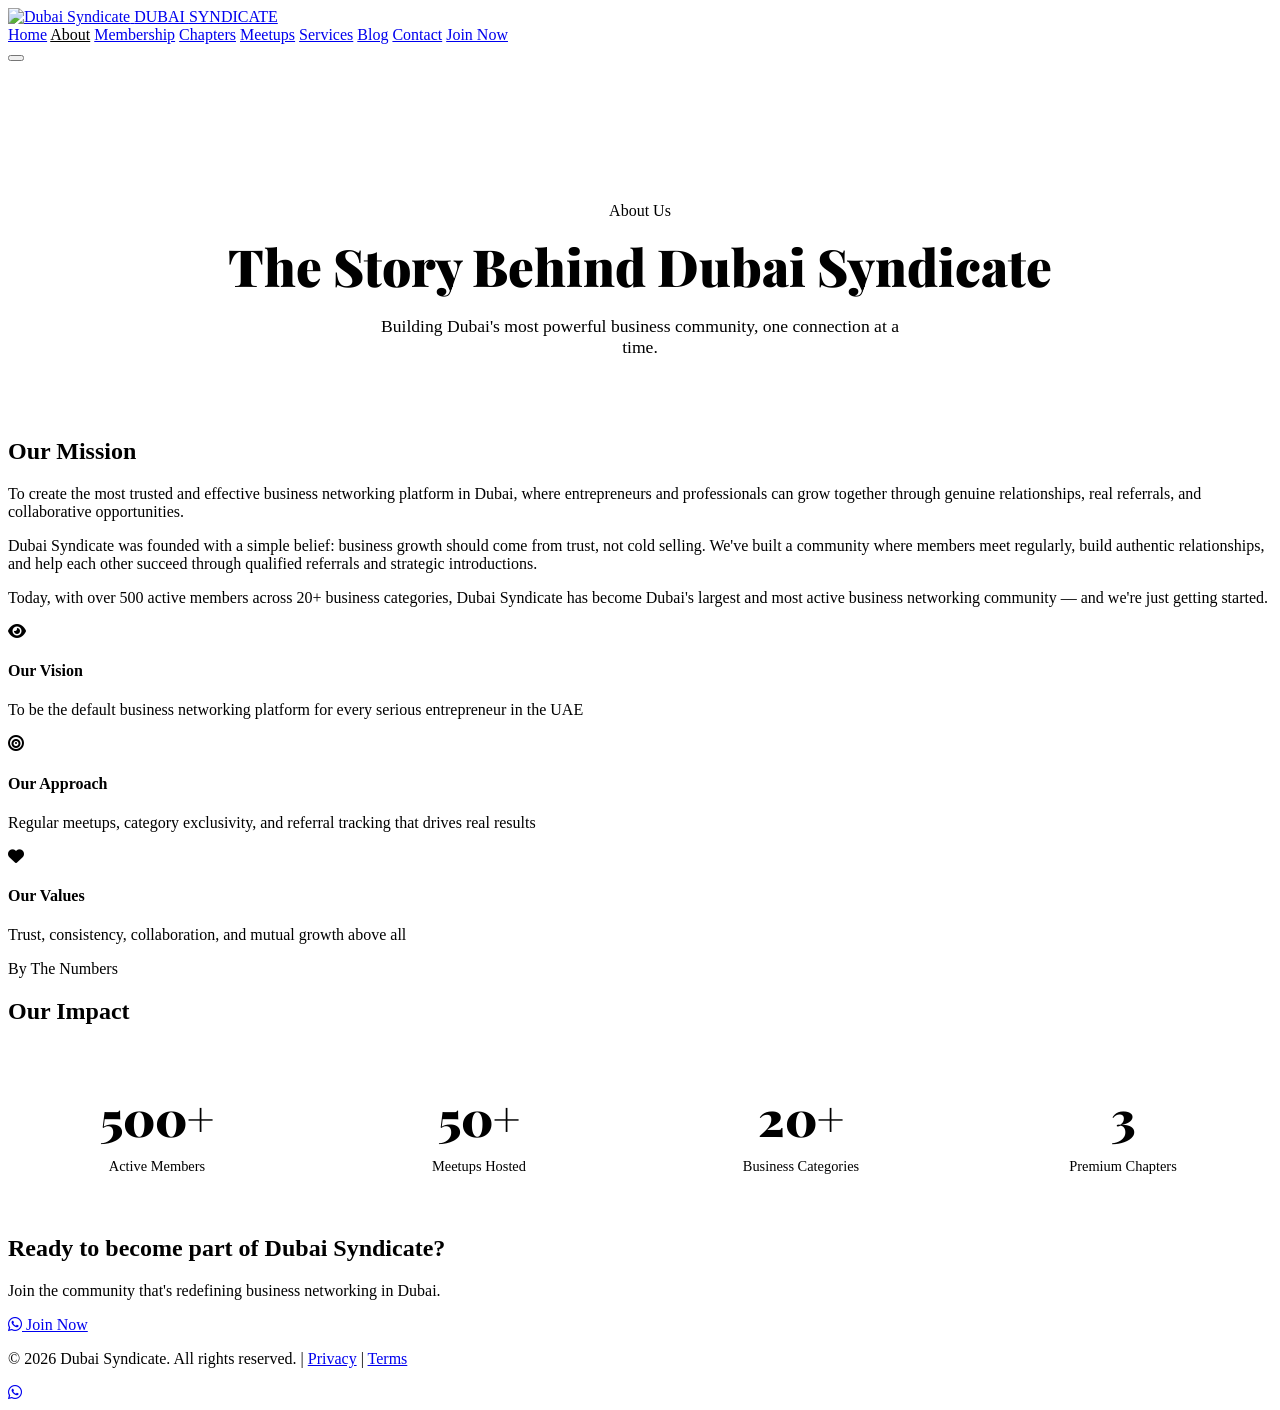
==== about.html @ c1f6fb69 "Add about.html" ====
<!DOCTYPE html>
<html lang="en">
<head>
    <meta charset="UTF-8">
    <meta name="viewport" content="width=device-width, initial-scale=1.0">
    <title>About Us | Dubai Syndicate — Dubai's Largest Business Network</title>
    <meta name="description" content="Learn about Dubai Syndicate — Dubai's largest business networking community helping entrepreneurs, investors, and professionals grow through trust-based networking and referrals.">
    <link rel="icon" type="image/png" sizes="64x64" href="images/favicon.png">
    <script async src="https://pagead2.googlesyndication.com/pagead/js/adsbygoogle.js?client=ca-pub-7910994933427279" crossorigin="anonymous"></script>
    <link rel="preconnect" href="https://fonts.googleapis.com">
    <link rel="preconnect" href="https://fonts.gstatic.com" crossorigin>
    <link href="https://fonts.googleapis.com/css2?family=Inter:wght@300;400;500;600;700;800;900&family=Playfair+Display:wght@700;800;900&display=swap" rel="stylesheet">
    <link rel="stylesheet" href="https://cdnjs.cloudflare.com/ajax/libs/font-awesome/6.5.1/css/all.min.css">
    <link rel="stylesheet" href="css/style.css">
    <link rel="stylesheet" href="css/pages.css">
</head>
<body>
    <header id="header">
        <nav class="container">
            <a href="/" class="logo">
                <img src="images/logo.svg" alt="Dubai Syndicate" class="logo-img">
                <span class="logo-text">DUBAI <span class="gold">SYNDICATE</span></span>
            </a>
            <div class="nav-links" id="navLinks">
                <a href="/">Home</a>
                <a href="about.html" class="active">About</a>
                <a href="/#membership">Membership</a>
                <a href="/#chapters">Chapters</a>
                <a href="/#meetups">Meetups</a>
                <a href="/#services">Services</a>
                <a href="blog.html">Blog</a>
                <a href="/#contact">Contact</a>
                <a href="https://wa.me/971557133786" class="btn btn-gold btn-sm" target="_blank">Join Now</a>
            </div>
            <button class="hamburger" id="hamburger" aria-label="Menu">
                <span></span><span></span><span></span>
            </button>
        </nav>
    </header>

    <section class="page-hero">
        <div class="container">
            <span class="section-tag">About Us</span>
            <h1>The Story Behind <span class="gold">Dubai Syndicate</span></h1>
            <p>Building Dubai's most powerful business community, one connection at a time.</p>
        </div>
    </section>

    <section class="section">
        <div class="container">
            <div class="about-grid">
                <div class="about-text">
                    <h2 class="gold">Our Mission</h2>
                    <p class="lead">To create the most trusted and effective business networking platform in Dubai, where entrepreneurs and professionals can grow together through genuine relationships, real referrals, and collaborative opportunities.</p>
                    <p>Dubai Syndicate was founded with a simple belief: business growth should come from trust, not cold selling. We've built a community where members meet regularly, build authentic relationships, and help each other succeed through qualified referrals and strategic introductions.</p>
                    <p>Today, with over 500 active members across 20+ business categories, Dubai Syndicate has become Dubai's largest and most active business networking community — and we're just getting started.</p>
                </div>
                <div class="about-features">
                    <div class="about-feature">
                        <div class="af-icon"><i class="fas fa-eye"></i></div>
                        <div>
                            <h4>Our Vision</h4>
                            <p>To be the default business networking platform for every serious entrepreneur in the UAE</p>
                        </div>
                    </div>
                    <div class="about-feature">
                        <div class="af-icon"><i class="fas fa-bullseye"></i></div>
                        <div>
                            <h4>Our Approach</h4>
                            <p>Regular meetups, category exclusivity, and referral tracking that drives real results</p>
                        </div>
                    </div>
                    <div class="about-feature">
                        <div class="af-icon"><i class="fas fa-heart"></i></div>
                        <div>
                            <h4>Our Values</h4>
                            <p>Trust, consistency, collaboration, and mutual growth above all</p>
                        </div>
                    </div>
                </div>
            </div>
        </div>
    </section>

    <section class="section section-dark">
        <div class="container">
            <div class="section-header">
                <span class="section-tag">By The Numbers</span>
                <h2>Our <span class="gold">Impact</span></h2>
                <div class="section-line"></div>
            </div>
            <div class="stats-row">
                <div class="stat-card">
                    <span class="stat-big">500+</span>
                    <span class="stat-desc">Active Members</span>
                </div>
                <div class="stat-card">
                    <span class="stat-big">50+</span>
                    <span class="stat-desc">Meetups Hosted</span>
                </div>
                <div class="stat-card">
                    <span class="stat-big">20+</span>
                    <span class="stat-desc">Business Categories</span>
                </div>
                <div class="stat-card">
                    <span class="stat-big">3</span>
                    <span class="stat-desc">Premium Chapters</span>
                </div>
            </div>
        </div>
    </section>

    <section class="cta-banner">
        <div class="container">
            <h2>Ready to become part of Dubai Syndicate?</h2>
            <p>Join the community that's redefining business networking in Dubai.</p>
            <a href="https://wa.me/971557133786?text=Hi%2C%20I%20want%20to%20join%20Dubai%20Syndicate" class="btn btn-gold btn-lg" target="_blank"><i class="fab fa-whatsapp"></i> Join Now</a>
        </div>
    </section>

    <footer>
        <div class="container">
            <div class="footer-bottom">
                <p>&copy; 2026 Dubai Syndicate. All rights reserved. | <a href="privacy.html">Privacy</a> | <a href="terms.html">Terms</a></p>
            </div>
        </div>
    </footer>

    <a href="https://wa.me/971557133786" class="whatsapp-float" target="_blank" aria-label="Chat on WhatsApp"><i class="fab fa-whatsapp"></i></a>
    <script src="js/main.js"></script>
</body>
</html>
---- css/pages.css ----
/* ========================================
   DUBAI SYNDICATE — Inner Pages Styles
   ======================================== */

/* Page Hero */
.page-hero {
    padding: 140px 0 60px;
    background: linear-gradient(160deg, var(--purple-deep) 0%, var(--black) 60%, var(--purple-dark) 100%);
    text-align: center;
}

.page-hero h1 {
    font-family: 'Playfair Display', serif;
    font-size: clamp(2rem, 5vw, 3.2rem);
    font-weight: 900;
    color: var(--text-white);
    margin: 12px 0 16px;
}

.page-hero p {
    color: var(--text-muted);
    font-size: 1.1rem;
    max-width: 550px;
    margin: 0 auto;
}

/* Stats Row */
.stats-row {
    display: grid;
    grid-template-columns: repeat(4, 1fr);
    gap: 24px;
}

.stat-card {
    text-align: center;
    padding: 40px 20px;
    background: var(--card-bg);
    border-radius: var(--radius);
    border: 1px solid var(--border);
}

.stat-big {
    display: block;
    font-family: 'Playfair Display', serif;
    font-size: 3rem;
    font-weight: 900;
    color: var(--gold);
    margin-bottom: 8px;
}

.stat-desc {
    font-size: 0.9rem;
    color: var(--text-muted);
}

/* Blog */
.blog-grid {
    display: grid;
    grid-template-columns: repeat(3, 1fr);
    gap: 24px;
}

.blog-card {
    background: var(--card-bg);
    border-radius: var(--radius);
    border: 1px solid var(--border);
    overflow: hidden;
    transition: var(--transition);
}

.blog-card:hover {
    border-color: var(--gold);
    transform: translateY(-4px);
}

.blog-img-placeholder {
    height: 180px;
    background: linear-gradient(135deg, var(--purple-mid), var(--purple-deep));
    display: flex;
    align-items: center;
    justify-content: center;
    font-size: 3rem;
    color: var(--gold);
    opacity: 0.6;
}

.blog-content {
    padding: 24px;
}

.blog-tag {
    display: inline-block;
    padding: 4px 12px;
    background: rgba(240, 192, 64, 0.1);
    color: var(--gold);
    border-radius: 4px;
    font-size: 0.72rem;
    font-weight: 600;
    letter-spacing: 0.5px;
    text-transform: uppercase;
    margin-bottom: 12px;
}

.blog-card h3 {
    color: var(--text-white);
    font-size: 1.05rem;
    margin-bottom: 10px;
    line-height: 1.4;
}

.blog-card p {
    color: var(--text-muted);
    font-size: 0.88rem;
    margin-bottom: 16px;
}

.blog-meta {
    display: flex;
    gap: 16px;
    font-size: 0.78rem;
    color: var(--text-muted);
}

.blog-meta i {
    margin-right: 4px;
    color: var(--purple-accent);
}

/* Legal Pages */
.legal-content {
    max-width: 800px;
    margin: 0 auto;
}

.legal-content h2 {
    font-family: 'Playfair Display', serif;
    color: var(--text-white);
    font-size: 1.4rem;
    margin: 32px 0 12px;
}

.legal-content p {
    color: var(--text-muted);
    margin-bottom: 12px;
    line-height: 1.8;
}

.legal-content ul {
    color: var(--text-muted);
    margin: 12px 0 12px 20px;
}

.legal-content ul li {
    margin-bottom: 6px;
    line-height: 1.7;
}

/* Active nav state */
.nav-links a.active { color: var(--gold); }

/* Responsive */
@media (max-width: 768px) {
    .blog-grid { grid-template-columns: 1fr; }
    .stats-row { grid-template-columns: repeat(2, 1fr); }
}

@media (max-width: 480px) {
    .stats-row { grid-template-columns: 1fr; }
}
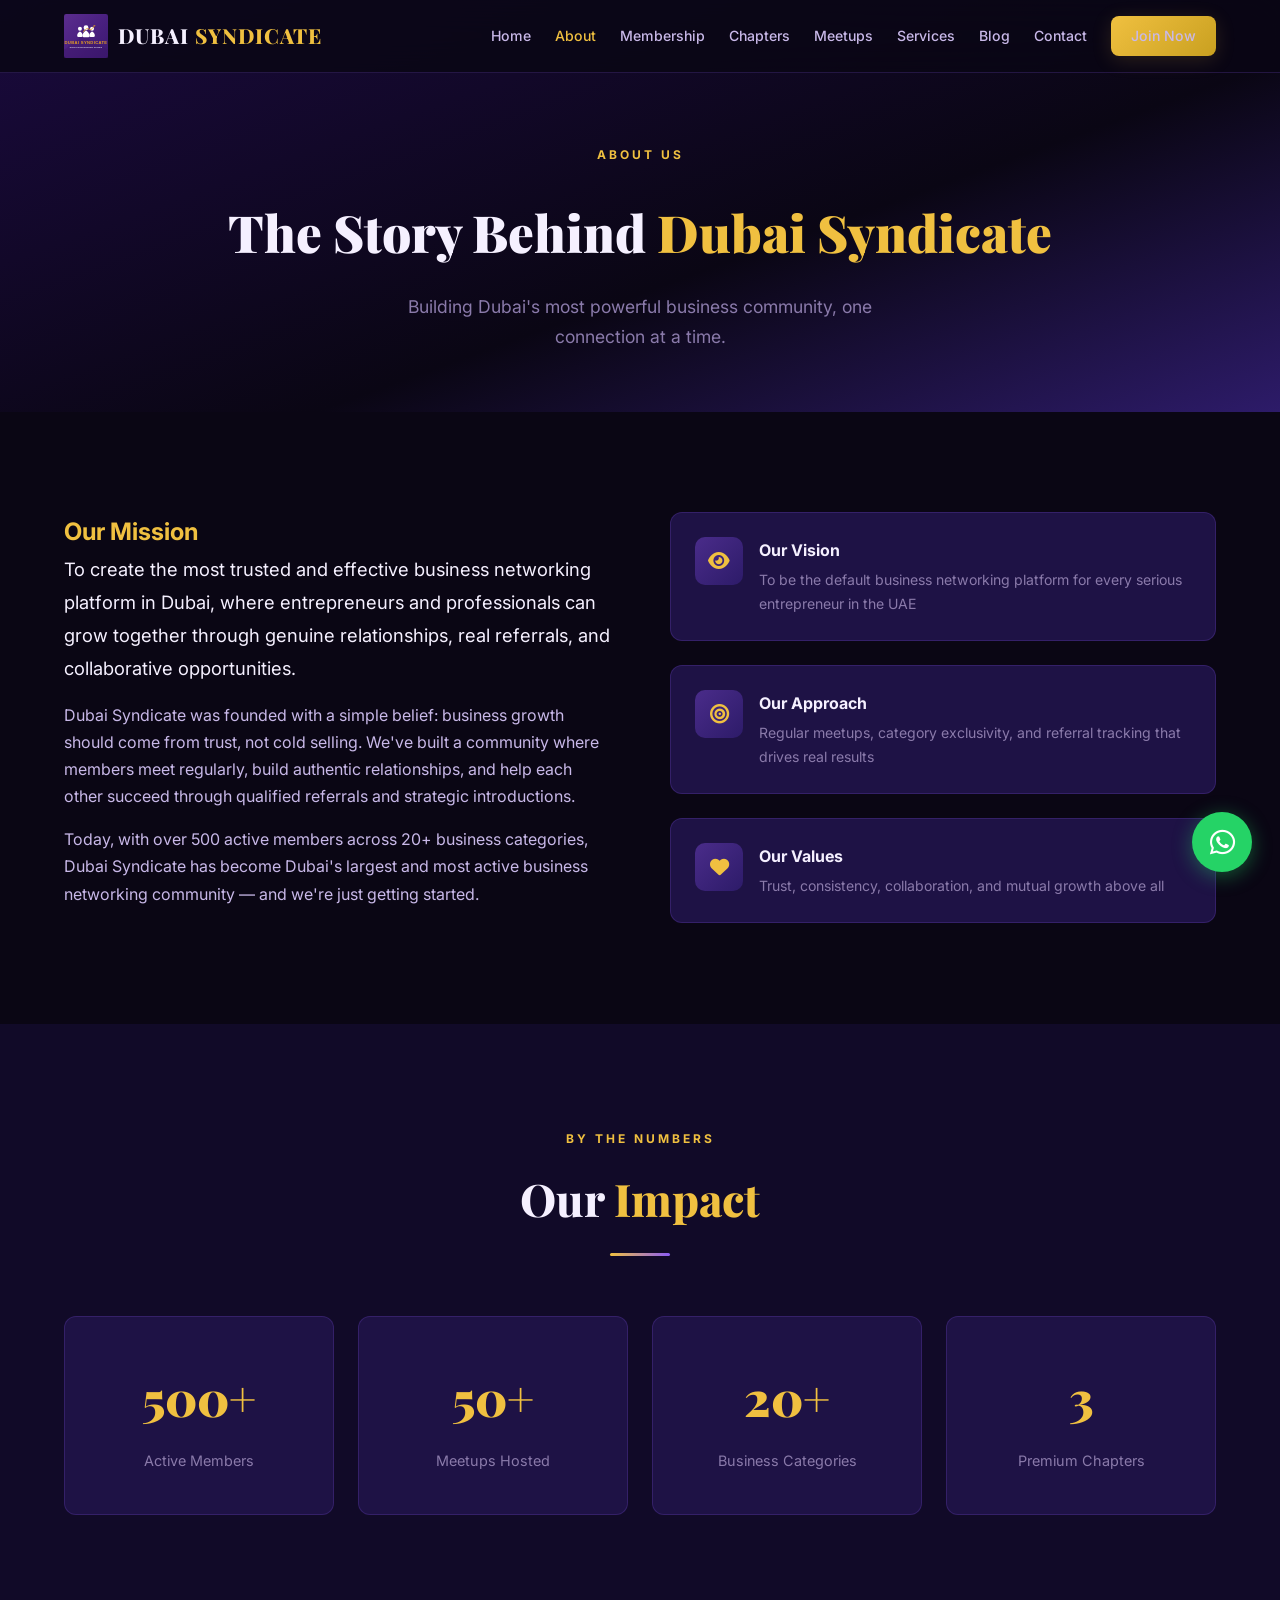
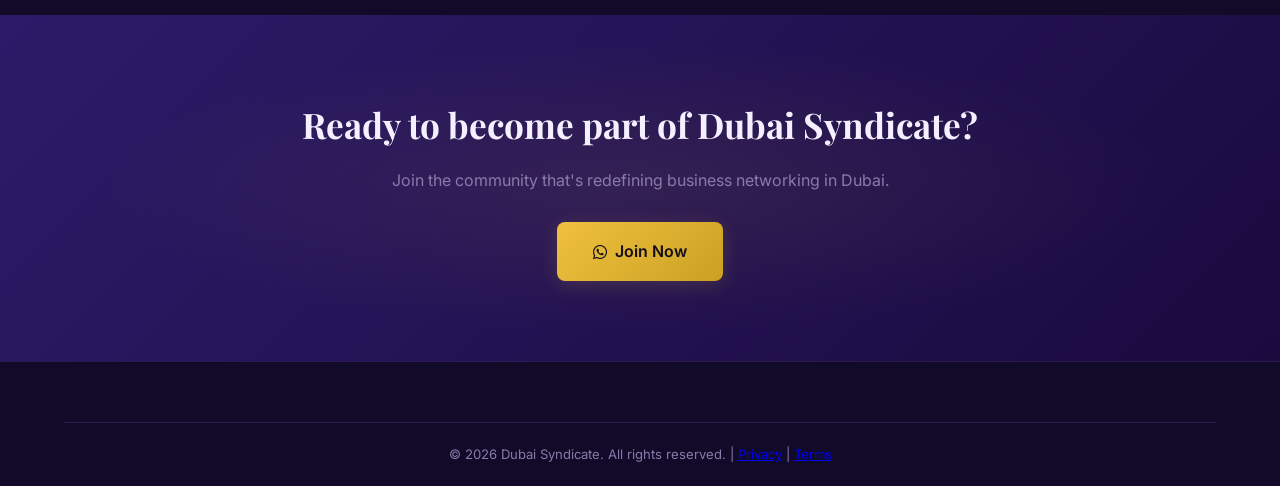
==== commit 5e02295c: "Add members page, SEO blog posts, and AdSense + .htaccess fixes - New members.html page - Five SEO b" ====
--- a/about.html
+++ b/about.html
@@ -13,6 +13,9 @@
     <link rel="stylesheet" href="https://cdnjs.cloudflare.com/ajax/libs/font-awesome/6.5.1/css/all.min.css">
     <link rel="stylesheet" href="css/style.css">
     <link rel="stylesheet" href="css/pages.css">
+<script type="application/ld+json">
+{"@context":"https://schema.org","@type":"AboutPage","name":"About Dubai Syndicate","description":"Dubai Syndicate is Dubai's largest business networking community for entrepreneurs, investors and professionals.","url":"https://dubaisyndicate.com/about.html","isPartOf":{"@type":"WebSite","name":"Dubai Syndicate","url":"https://dubaisyndicate.com"}}
+</script>
 </head>
 <body>
     <header id="header">
--- a/css/style.css
+++ b/css/style.css
@@ -0,0 +1,1769 @@
+/* ========================================
+   DUBAI SYNDICATE â Premium Purple/Gold Theme
+   ======================================== */
+
+:root {
+    --purple-deep: #1a0a3e;
+    --purple-dark: #2d1b69;
+    --purple-mid: #4a2c8a;
+    --purple-light: #6b3fa0;
+    --purple-accent: #8b5cf6;
+    --gold: #f0c040;
+    --gold-light: #ffd966;
+    --gold-dark: #c9a020;
+    --black: #0a0614;
+    --dark-bg: #110a28;
+    --card-bg: #1e1245;
+    --card-bg-alt: #251755;
+    --text-white: #f5f0ff;
+    --text-light: #c8b8e8;
+    --text-muted: #8a7aaa;
+    --border: rgba(139, 92, 246, 0.2);
+    --glow: rgba(139, 92, 246, 0.15);
+    --gold-glow: rgba(240, 192, 64, 0.15);
+    --radius: 12px;
+    --radius-sm: 8px;
+    --transition: 0.3s ease;
+}
+
+* { margin: 0; padding: 0; box-sizing: border-box; }
+
+html {
+    scroll-behavior: smooth;
+    scroll-padding-top: 80px;
+}
+
+body {
+    font-family: 'Inter', system-ui, -apple-system, sans-serif;
+    background: var(--black);
+    color: var(--text-light);
+    line-height: 1.7;
+    overflow-x: hidden;
+}
+
+.container {
+    max-width: 1200px;
+    margin: 0 auto;
+    padding: 0 24px;
+}
+
+.container-sm { max-width: 800px; }
+
+.gold { color: var(--gold); }
+.text-center { text-align: center; }
+.mt-2 { margin-top: 2rem; }
+
+/* ========== HEADER ========== */
+#header {
+    position: fixed;
+    top: 0;
+    left: 0;
+    right: 0;
+    z-index: 1000;
+    background: rgba(10, 6, 20, 0.85);
+    backdrop-filter: blur(20px);
+    -webkit-backdrop-filter: blur(20px);
+    border-bottom: 1px solid var(--border);
+    transition: var(--transition);
+}
+
+#header.scrolled {
+    background: rgba(10, 6, 20, 0.95);
+    box-shadow: 0 4px 30px rgba(0, 0, 0, 0.3);
+}
+
+#header nav {
+    display: flex;
+    align-items: center;
+    justify-content: space-between;
+    height: 72px;
+}
+
+.logo {
+    display: flex;
+    align-items: center;
+    gap: 10px;
+    text-decoration: none;
+}
+
+.logo-img {
+    height: 44px;
+    width: auto;
+}
+
+.logo-text {
+    font-family: 'Playfair Display', serif;
+    font-size: 1.3rem;
+    font-weight: 800;
+    color: var(--text-white);
+    letter-spacing: 1px;
+}
+
+.nav-links {
+    display: flex;
+    align-items: center;
+    gap: 24px;
+}
+
+.nav-links a {
+    color: var(--text-light);
+    text-decoration: none;
+    font-size: 0.88rem;
+    font-weight: 500;
+    transition: var(--transition);
+    position: relative;
+}
+
+.nav-links a:hover { color: var(--gold); }
+
+.nav-links a::after {
+    content: '';
+    position: absolute;
+    bottom: -4px;
+    left: 0;
+    width: 0;
+    height: 2px;
+    background: var(--gold);
+    transition: var(--transition);
+}
+
+.nav-links a:hover::after { width: 100%; }
+
+.hamburger {
+    display: none;
+    flex-direction: column;
+    gap: 5px;
+    background: none;
+    border: none;
+    cursor: pointer;
+    padding: 8px;
+}
+
+.hamburger span {
+    display: block;
+    width: 24px;
+    height: 2px;
+    background: var(--text-white);
+    transition: var(--transition);
+}
+
+/* ========== BUTTONS ========== */
+.btn {
+    display: inline-flex;
+    align-items: center;
+    gap: 8px;
+    padding: 12px 28px;
+    border-radius: 8px;
+    font-size: 0.9rem;
+    font-weight: 600;
+    text-decoration: none;
+    cursor: pointer;
+    transition: var(--transition);
+    border: none;
+    font-family: inherit;
+}
+
+.btn-gold {
+    background: linear-gradient(135deg, var(--gold), var(--gold-dark));
+    color: var(--black);
+    box-shadow: 0 4px 20px var(--gold-glow);
+}
+
+.btn-gold:hover {
+    transform: translateY(-2px);
+    box-shadow: 0 6px 30px rgba(240, 192, 64, 0.3);
+}
+
+.btn-outline {
+    background: transparent;
+    color: var(--gold);
+    border: 1.5px solid var(--gold);
+}
+
+.btn-outline:hover {
+    background: var(--gold);
+    color: var(--black);
+}
+
+.btn-sm { padding: 8px 20px; font-size: 0.82rem; }
+.btn-lg { padding: 16px 36px; font-size: 1rem; }
+.btn-block { width: 100%; justify-content: center; }
+
+/* ========== HERO ========== */
+#hero {
+    position: relative;
+    min-height: 100vh;
+    display: flex;
+    align-items: center;
+    justify-content: center;
+    background: linear-gradient(160deg, var(--purple-deep) 0%, var(--black) 50%, var(--purple-dark) 100%);
+    overflow: hidden;
+    padding-top: 72px;
+}
+
+.hero-overlay {
+    position: absolute;
+    inset: 0;
+    background:
+        radial-gradient(ellipse at 20% 50%, rgba(107, 63, 160, 0.2) 0%, transparent 60%),
+        radial-gradient(ellipse at 80% 30%, rgba(240, 192, 64, 0.08) 0%, transparent 50%),
+        radial-gradient(ellipse at 50% 80%, rgba(45, 27, 105, 0.3) 0%, transparent 60%);
+}
+
+.hero-particles {
+    position: absolute;
+    inset: 0;
+    pointer-events: none;
+}
+
+.hero-content {
+    position: relative;
+    text-align: center;
+    z-index: 2;
+    padding: 60px 0;
+}
+
+.hero-badge {
+    display: inline-block;
+    padding: 8px 20px;
+    border: 1px solid var(--gold);
+    border-radius: 50px;
+    font-size: 0.75rem;
+    font-weight: 600;
+    letter-spacing: 3px;
+    color: var(--gold);
+    margin-bottom: 24px;
+    background: rgba(240, 192, 64, 0.05);
+}
+
+.hero-title {
+    font-family: 'Playfair Display', serif;
+    font-size: clamp(2.5rem, 6vw, 4.5rem);
+    font-weight: 900;
+    color: var(--text-white);
+    line-height: 1.15;
+    margin-bottom: 20px;
+}
+
+.hero-sub {
+    font-size: clamp(1rem, 2vw, 1.2rem);
+    color: var(--text-light);
+    max-width: 650px;
+    margin: 0 auto 36px;
+    line-height: 1.8;
+}
+
+.hero-btns {
+    display: flex;
+    gap: 16px;
+    justify-content: center;
+    flex-wrap: wrap;
+    margin-bottom: 60px;
+}
+
+.hero-stats {
+    display: flex;
+    justify-content: center;
+    gap: 40px;
+    flex-wrap: wrap;
+}
+
+.stat { text-align: center; }
+
+.stat-num {
+    display: block;
+    font-family: 'Playfair Display', serif;
+    font-size: 2.2rem;
+    font-weight: 900;
+    color: var(--gold);
+}
+
+.stat-label {
+    font-size: 0.82rem;
+    color: var(--text-muted);
+    font-weight: 500;
+}
+
+.stat-divider {
+    width: 1px;
+    height: 50px;
+    background: var(--border);
+    align-self: center;
+}
+
+/* ========== SECTIONS ========== */
+.section {
+    padding: 100px 0;
+}
+
+.section-dark {
+    background: var(--dark-bg);
+}
+
+.section-header {
+    text-align: center;
+    margin-bottom: 60px;
+}
+
+.section-tag {
+    display: inline-block;
+    font-size: 0.75rem;
+    font-weight: 700;
+    letter-spacing: 3px;
+    text-transform: uppercase;
+    color: var(--gold);
+    margin-bottom: 12px;
+}
+
+.section-header h2 {
+    font-family: 'Playfair Display', serif;
+    font-size: clamp(1.8rem, 4vw, 2.8rem);
+    font-weight: 800;
+    color: var(--text-white);
+    margin-bottom: 16px;
+}
+
+.section-line {
+    width: 60px;
+    height: 3px;
+    background: linear-gradient(90deg, var(--gold), var(--purple-accent));
+    margin: 0 auto;
+    border-radius: 2px;
+}
+
+.section-sub {
+    max-width: 650px;
+    margin: 20px auto 0;
+    color: var(--text-muted);
+    font-size: 1rem;
+}
+
+/* ========== ABOUT ========== */
+.about-grid {
+    display: grid;
+    grid-template-columns: 1fr 1fr;
+    gap: 60px;
+    align-items: start;
+}
+
+.about-text .lead {
+    font-size: 1.15rem;
+    color: var(--text-white);
+    margin-bottom: 16px;
+    line-height: 1.8;
+}
+
+.about-text p {
+    margin-bottom: 16px;
+    color: var(--text-light);
+}
+
+.about-text .btn { margin-top: 12px; }
+
+.about-features {
+    display: flex;
+    flex-direction: column;
+    gap: 24px;
+}
+
+.about-feature {
+    display: flex;
+    gap: 16px;
+    padding: 24px;
+    background: var(--card-bg);
+    border-radius: var(--radius);
+    border: 1px solid var(--border);
+    transition: var(--transition);
+}
+
+.about-feature:hover {
+    border-color: var(--gold);
+    transform: translateX(4px);
+}
+
+.af-icon {
+    width: 48px;
+    height: 48px;
+    display: flex;
+    align-items: center;
+    justify-content: center;
+    background: linear-gradient(135deg, var(--purple-mid), var(--purple-dark));
+    border-radius: 10px;
+    color: var(--gold);
+    font-size: 1.2rem;
+    flex-shrink: 0;
+}
+
+.about-feature h4 {
+    color: var(--text-white);
+    margin-bottom: 4px;
+    font-size: 1rem;
+}
+
+.about-feature p {
+    font-size: 0.88rem;
+    color: var(--text-muted);
+    margin: 0;
+}
+
+/* ========== CARDS ========== */
+.cards-grid-3 {
+    display: grid;
+    grid-template-columns: repeat(3, 1fr);
+    gap: 24px;
+}
+
+.cards-grid-4 {
+    display: grid;
+    grid-template-columns: repeat(4, 1fr);
+    gap: 20px;
+}
+
+.card {
+    padding: 36px 28px;
+    background: var(--card-bg);
+    border-radius: var(--radius);
+    border: 1px solid var(--border);
+    transition: var(--transition);
+}
+
+.card-hover:hover {
+    border-color: var(--gold);
+    transform: translateY(-4px);
+    box-shadow: 0 12px 40px rgba(0, 0, 0, 0.3);
+}
+
+.card-icon {
+    width: 56px;
+    height: 56px;
+    display: flex;
+    align-items: center;
+    justify-content: center;
+    background: linear-gradient(135deg, var(--purple-mid), var(--purple-deep));
+    border-radius: 12px;
+    color: var(--gold);
+    font-size: 1.4rem;
+    margin-bottom: 20px;
+}
+
+.card h3 {
+    color: var(--text-white);
+    font-size: 1.1rem;
+    margin-bottom: 12px;
+}
+
+.card p {
+    color: var(--text-muted);
+    font-size: 0.9rem;
+}
+
+/* ========== CHAPTERS ========== */
+.chapter-card {
+    padding: 40px 28px;
+    background: var(--card-bg);
+    border-radius: var(--radius);
+    border: 1px solid var(--border);
+    text-align: center;
+    transition: var(--transition);
+}
+
+.chapter-card:hover {
+    border-color: var(--gold);
+    transform: translateY(-4px);
+}
+
+.chapter-icon {
+    font-size: 2rem;
+    color: var(--gold);
+    margin-bottom: 16px;
+}
+
+.chapter-card h3 {
+    color: var(--text-white);
+    font-size: 1.2rem;
+    margin-bottom: 12px;
+}
+
+.chapter-card p {
+    color: var(--text-muted);
+    font-size: 0.9rem;
+    margin-bottom: 16px;
+}
+
+.chapter-status {
+    display: inline-block;
+    padding: 6px 16px;
+    border-radius: 20px;
+    font-size: 0.75rem;
+    font-weight: 600;
+    letter-spacing: 0.5px;
+}
+
+.chapter-status.filling { background: rgba(240, 192, 64, 0.15); color: var(--gold); }
+.chapter-status.open { background: rgba(34, 197, 94, 0.15); color: #22c55e; }
+.chapter-status.launching { background: rgba(139, 92, 246, 0.15); color: var(--purple-accent); }
+
+/* ========== CATEGORIES ========== */
+.categories-grid {
+    display: grid;
+    grid-template-columns: repeat(5, 1fr);
+    gap: 16px;
+}
+
+.cat-item {
+    display: flex;
+    align-items: center;
+    gap: 10px;
+    padding: 16px;
+    background: var(--card-bg);
+    border-radius: var(--radius-sm);
+    border: 1px solid var(--border);
+    font-size: 0.85rem;
+    color: var(--text-light);
+    transition: var(--transition);
+}
+
+.cat-item:hover {
+    border-color: var(--gold);
+    color: var(--gold);
+}
+
+.cat-item i {
+    color: var(--gold);
+    font-size: 1rem;
+    width: 20px;
+    text-align: center;
+    flex-shrink: 0;
+}
+
+/* ========== MEETUPS ========== */
+.meetup-grid {
+    display: grid;
+    grid-template-columns: repeat(3, 1fr);
+    gap: 24px;
+    margin-bottom: 40px;
+}
+
+.meetup-card {
+    display: flex;
+    gap: 20px;
+    padding: 28px;
+    background: var(--card-bg);
+    border-radius: var(--radius);
+    border: 1px solid var(--border);
+    transition: var(--transition);
+}
+
+.meetup-card:hover {
+    border-color: var(--gold);
+}
+
+.meetup-date {
+    display: flex;
+    flex-direction: column;
+    align-items: center;
+    justify-content: center;
+    min-width: 70px;
+    padding: 12px;
+    background: linear-gradient(135deg, var(--purple-mid), var(--purple-deep));
+    border-radius: var(--radius-sm);
+}
+
+.meetup-day {
+    font-size: 1.4rem;
+    font-weight: 800;
+    color: var(--gold);
+}
+
+.meetup-month {
+    font-size: 0.65rem;
+    font-weight: 600;
+    letter-spacing: 1px;
+    color: var(--text-muted);
+    margin-top: 2px;
+}
+
+.meetup-info h4 {
+    color: var(--text-white);
+    margin-bottom: 8px;
+    font-size: 1rem;
+}
+
+.meetup-info p {
+    font-size: 0.85rem;
+    color: var(--text-muted);
+    margin-bottom: 4px;
+}
+
+.meetup-info i {
+    width: 16px;
+    margin-right: 6px;
+    color: var(--purple-accent);
+}
+
+/* ========== HOW IT WORKS ========== */
+.steps-grid {
+    display: flex;
+    align-items: flex-start;
+    gap: 12px;
+    flex-wrap: wrap;
+    justify-content: center;
+}
+
+.step {
+    flex: 1;
+    min-width: 150px;
+    max-width: 180px;
+    text-align: center;
+    padding: 24px 16px;
+}
+
+.step-num {
+    font-family: 'Playfair Display', serif;
+    font-size: 2.5rem;
+    font-weight: 900;
+    color: var(--purple-mid);
+    opacity: 0.6;
+    margin-bottom: 12px;
+}
+
+.step h4 {
+    color: var(--text-white);
+    font-size: 0.95rem;
+    margin-bottom: 8px;
+}
+
+.step p {
+    color: var(--text-muted);
+    font-size: 0.82rem;
+}
+
+.step-arrow {
+    display: flex;
+    align-items: center;
+    padding-top: 40px;
+    color: var(--gold);
+    opacity: 0.4;
+}
+
+/* ========== SERVICES ========== */
+.service-card {
+    padding: 32px 20px;
+    background: var(--card-bg);
+    border-radius: var(--radius);
+    border: 1px solid var(--border);
+    text-align: center;
+    transition: var(--transition);
+}
+
+.service-card:hover {
+    border-color: var(--gold);
+    transform: translateY(-4px);
+}
+
+.service-icon {
+    font-size: 2rem;
+    color: var(--gold);
+    margin-bottom: 16px;
+}
+
+.service-card h4 {
+    color: var(--text-white);
+    font-size: 0.92rem;
+}
+
+/* ========== TESTIMONIALS ========== */
+.testimonial-card {
+    padding: 36px 28px;
+    background: var(--card-bg);
+    border-radius: var(--radius);
+    border: 1px solid var(--border);
+}
+
+.stars {
+    color: var(--gold);
+    font-size: 0.9rem;
+    margin-bottom: 16px;
+    display: flex;
+    gap: 3px;
+}
+
+.testimonial-card > p {
+    font-style: italic;
+    color: var(--text-light);
+    font-size: 0.95rem;
+    line-height: 1.8;
+    margin-bottom: 20px;
+}
+
+.testimonial-author {
+    display: flex;
+    align-items: center;
+    gap: 12px;
+}
+
+.author-avatar {
+    width: 44px;
+    height: 44px;
+    background: linear-gradient(135deg, var(--gold), var(--gold-dark));
+    border-radius: 50%;
+    display: flex;
+    align-items: center;
+    justify-content: center;
+    font-weight: 700;
+    color: var(--black);
+    font-size: 1.1rem;
+}
+
+.testimonial-author strong {
+    display: block;
+    color: var(--text-white);
+    font-size: 0.95rem;
+}
+
+.testimonial-author span {
+    font-size: 0.8rem;
+    color: var(--text-muted);
+}
+
+/* ========== PRICING ========== */
+.pricing-grid {
+    display: grid;
+    grid-template-columns: 1fr 1fr;
+    gap: 32px;
+    max-width: 800px;
+    margin: 0 auto;
+}
+
+.pricing-card {
+    padding: 40px 32px;
+    background: var(--card-bg);
+    border-radius: var(--radius);
+    border: 1px solid var(--border);
+    position: relative;
+}
+
+.pricing-featured {
+    border-color: var(--gold);
+    background: linear-gradient(170deg, var(--card-bg-alt) 0%, var(--card-bg) 100%);
+    box-shadow: 0 8px 40px var(--gold-glow);
+}
+
+.pricing-badge {
+    position: absolute;
+    top: -12px;
+    right: 24px;
+    background: linear-gradient(135deg, var(--gold), var(--gold-dark));
+    color: var(--black);
+    padding: 6px 18px;
+    border-radius: 20px;
+    font-size: 0.75rem;
+    font-weight: 700;
+}
+
+.pricing-header {
+    text-align: center;
+    margin-bottom: 28px;
+    padding-bottom: 28px;
+    border-bottom: 1px solid var(--border);
+}
+
+.pricing-header h3 {
+    color: var(--text-white);
+    font-size: 1.3rem;
+    margin-bottom: 16px;
+}
+
+.pricing-amount {
+    display: flex;
+    align-items: baseline;
+    justify-content: center;
+    gap: 4px;
+}
+
+.currency { font-size: 1rem; color: var(--text-muted); }
+.price {
+    font-family: 'Playfair Display', serif;
+    font-size: 2.8rem;
+    font-weight: 900;
+    color: var(--gold);
+}
+.period { font-size: 0.9rem; color: var(--text-muted); }
+
+.pricing-desc {
+    font-size: 0.85rem;
+    color: var(--text-muted);
+    margin-top: 8px;
+}
+
+.pricing-features {
+    list-style: none;
+    margin-bottom: 28px;
+}
+
+.pricing-features li {
+    padding: 10px 0;
+    font-size: 0.9rem;
+    color: var(--text-light);
+    display: flex;
+    align-items: center;
+    gap: 10px;
+}
+
+.pricing-features li i {
+    font-size: 0.8rem;
+}
+
+.pricing-features li .fa-check { color: var(--gold); }
+.pricing-features li .fa-times { color: var(--text-muted); opacity: 0.5; }
+.pricing-features li.disabled { color: var(--text-muted); opacity: 0.5; }
+
+.pricing-note {
+    text-align: center;
+    font-size: 0.75rem;
+    color: var(--text-muted);
+    margin-top: 12px;
+}
+
+/* ========== FAQ ========== */
+.faq-list {
+    display: flex;
+    flex-direction: column;
+    gap: 12px;
+}
+
+.faq-item {
+    background: var(--card-bg);
+    border: 1px solid var(--border);
+    border-radius: var(--radius-sm);
+    overflow: hidden;
+}
+
+.faq-question {
+    width: 100%;
+    padding: 20px 24px;
+    background: none;
+    border: none;
+    color: var(--text-white);
+    font-size: 1rem;
+    font-weight: 600;
+    text-align: left;
+    cursor: pointer;
+    display: flex;
+    justify-content: space-between;
+    align-items: center;
+    font-family: inherit;
+    transition: var(--transition);
+}
+
+.faq-question:hover { color: var(--gold); }
+
+.faq-question i {
+    transition: var(--transition);
+    color: var(--gold);
+}
+
+.faq-item.active .faq-question i { transform: rotate(180deg); }
+
+.faq-answer {
+    max-height: 0;
+    overflow: hidden;
+    transition: max-height 0.4s ease, padding 0.4s ease;
+}
+
+.faq-item.active .faq-answer {
+    max-height: 300px;
+}
+
+.faq-answer p {
+    padding: 0 24px 20px;
+    color: var(--text-muted);
+    font-size: 0.92rem;
+    line-height: 1.8;
+}
+
+/* ========== CONTACT ========== */
+.contact-grid {
+    display: grid;
+    grid-template-columns: 1fr 1.5fr;
+    gap: 48px;
+}
+
+.contact-info {
+    display: flex;
+    flex-direction: column;
+    gap: 24px;
+}
+
+.contact-item {
+    display: flex;
+    gap: 16px;
+    align-items: flex-start;
+}
+
+.ci-icon {
+    width: 48px;
+    height: 48px;
+    display: flex;
+    align-items: center;
+    justify-content: center;
+    background: var(--card-bg);
+    border-radius: 10px;
+    color: var(--gold);
+    font-size: 1.2rem;
+    flex-shrink: 0;
+    border: 1px solid var(--border);
+}
+
+.contact-item h4 {
+    color: var(--text-white);
+    font-size: 0.95rem;
+    margin-bottom: 2px;
+}
+
+.contact-item a {
+    color: var(--gold);
+    text-decoration: none;
+    font-size: 0.9rem;
+}
+
+.contact-item a:hover { text-decoration: underline; }
+
+.contact-item p {
+    color: var(--text-muted);
+    font-size: 0.9rem;
+}
+
+.contact-form {
+    background: var(--card-bg);
+    padding: 36px;
+    border-radius: var(--radius);
+    border: 1px solid var(--border);
+}
+
+.form-row {
+    display: grid;
+    grid-template-columns: 1fr 1fr;
+    gap: 16px;
+}
+
+.form-group {
+    margin-bottom: 16px;
+}
+
+.form-group label {
+    display: block;
+    font-size: 0.85rem;
+    font-weight: 600;
+    color: var(--text-light);
+    margin-bottom: 6px;
+}
+
+.form-group input,
+.form-group select,
+.form-group textarea {
+    width: 100%;
+    padding: 12px 16px;
+    background: var(--dark-bg);
+    border: 1px solid var(--border);
+    border-radius: var(--radius-sm);
+    color: var(--text-white);
+    font-family: inherit;
+    font-size: 0.9rem;
+    transition: var(--transition);
+}
+
+.form-group input:focus,
+.form-group select:focus,
+.form-group textarea:focus {
+    outline: none;
+    border-color: var(--gold);
+    box-shadow: 0 0 0 3px var(--gold-glow);
+}
+
+.form-group select {
+    cursor: pointer;
+    appearance: none;
+    background-image: url("data:image/svg+xml,%3Csvg xmlns='http://www.w3.org/2000/svg' width='12' height='12' viewBox='0 0 24 24' fill='none' stroke='%238a7aaa' stroke-width='2'%3E%3Cpath d='M6 9l6 6 6-6'/%3E%3C/svg%3E");
+    background-repeat: no-repeat;
+    background-position: right 12px center;
+}
+
+.form-group textarea { resize: vertical; min-height: 100px; }
+
+/* ========== CTA BANNER ========== */
+.cta-banner {
+    padding: 80px 0;
+    background: linear-gradient(135deg, var(--purple-dark), var(--purple-deep));
+    text-align: center;
+    position: relative;
+    overflow: hidden;
+}
+
+.cta-banner::before {
+    content: '';
+    position: absolute;
+    inset: 0;
+    background: radial-gradient(ellipse at center, rgba(240, 192, 64, 0.08) 0%, transparent 60%);
+}
+
+.cta-banner h2 {
+    font-family: 'Playfair Display', serif;
+    font-size: clamp(1.5rem, 3vw, 2.2rem);
+    color: var(--text-white);
+    margin-bottom: 12px;
+    position: relative;
+}
+
+.cta-banner p {
+    color: var(--text-muted);
+    max-width: 550px;
+    margin: 0 auto 28px;
+    position: relative;
+}
+
+.cta-btns {
+    display: flex;
+    gap: 16px;
+    justify-content: center;
+    flex-wrap: wrap;
+    position: relative;
+}
+
+/* ========== FOOTER ========== */
+footer {
+    background: var(--dark-bg);
+    padding: 60px 0 0;
+    border-top: 1px solid var(--border);
+}
+
+.footer-grid {
+    display: grid;
+    grid-template-columns: 1.5fr 1fr 1fr 1fr;
+    gap: 40px;
+    padding-bottom: 40px;
+}
+
+.footer-logo {
+    height: 50px;
+    width: auto;
+    margin-bottom: 16px;
+}
+
+.footer-brand p {
+    font-size: 0.88rem;
+    color: var(--text-muted);
+    margin-bottom: 20px;
+}
+
+.footer-social {
+    display: flex;
+    gap: 12px;
+}
+
+.footer-social a {
+    width: 40px;
+    height: 40px;
+    display: flex;
+    align-items: center;
+    justify-content: center;
+    background: var(--card-bg);
+    border-radius: 8px;
+    color: var(--text-light);
+    transition: var(--transition);
+    border: 1px solid var(--border);
+}
+
+.footer-social a:hover {
+    background: var(--gold);
+    color: var(--black);
+    border-color: var(--gold);
+}
+
+.footer-links h4 {
+    color: var(--text-white);
+    font-size: 0.95rem;
+    margin-bottom: 16px;
+}
+
+.footer-links a {
+    display: block;
+    color: var(--text-muted);
+    text-decoration: none;
+    font-size: 0.88rem;
+    padding: 4px 0;
+    transition: var(--transition);
+}
+
+.footer-links a:hover { color: var(--gold); }
+
+.footer-links a i { margin-right: 6px; }
+
+.footer-bottom {
+    border-top: 1px solid var(--border);
+    padding: 20px 0;
+    text-align: center;
+}
+
+.footer-bottom p {
+    font-size: 0.82rem;
+    color: var(--text-muted);
+}
+
+/* ========== WHATSAPP FLOAT ========== */
+.whatsapp-float {
+    position: fixed;
+    bottom: 28px;
+    right: 28px;
+    width: 60px;
+    height: 60px;
+    background: #25d366;
+    border-radius: 50%;
+    display: flex;
+    align-items: center;
+    justify-content: center;
+    color: white;
+    font-size: 1.8rem;
+    box-shadow: 0 4px 20px rgba(37, 211, 102, 0.4);
+    z-index: 999;
+    transition: var(--transition);
+    text-decoration: none;
+}
+
+.whatsapp-float:hover {
+    transform: scale(1.1);
+    box-shadow: 0 6px 30px rgba(37, 211, 102, 0.5);
+}
+
+/* ========== ADS ========== */
+.ad-container {
+    padding: 16px 24px;
+    text-align: center;
+}
+
+/* ========== ANIMATIONS ========== */
+.fade-up {
+    opacity: 0;
+    transform: translateY(30px);
+    transition: opacity 0.6s ease, transform 0.6s ease;
+}
+
+.fade-up.visible {
+    opacity: 1;
+    transform: translateY(0);
+}
+
+/* ========== RESPONSIVE ========== */
+@media (max-width: 1024px) {
+    .categories-grid { grid-template-columns: repeat(4, 1fr); }
+    .cards-grid-4 { grid-template-columns: repeat(2, 1fr); }
+    .footer-grid { grid-template-columns: 1fr 1fr; gap: 32px; }
+}
+
+@media (max-width: 768px) {
+    .nav-links {
+        display: none;
+        position: fixed;
+        top: 72px;
+        left: 0;
+        right: 0;
+        bottom: 0;
+        background: rgba(10, 6, 20, 0.98);
+        flex-direction: column;
+        padding: 40px 24px;
+        gap: 20px;
+    }
+
+    .nav-links.active { display: flex; }
+
+    .hamburger { display: flex; }
+
+    .hamburger.active span:nth-child(1) { transform: rotate(45deg) translate(5px, 5px); }
+    .hamburger.active span:nth-child(2) { opacity: 0; }
+    .hamburger.active span:nth-child(3) { transform: rotate(-45deg) translate(5px, -5px); }
+
+    .nav-links a { font-size: 1.1rem; }
+    .nav-links a::after { display: none; }
+
+    .about-grid { grid-template-columns: 1fr; gap: 40px; }
+    .cards-grid-3 { grid-template-columns: 1fr; }
+    .categories-grid { grid-template-columns: repeat(2, 1fr); }
+    .meetup-grid { grid-template-columns: 1fr; }
+    .pricing-grid { grid-template-columns: 1fr; }
+    .contact-grid { grid-template-columns: 1fr; }
+    .form-row { grid-template-columns: 1fr; }
+    .footer-grid { grid-template-columns: 1fr; }
+
+    .steps-grid { flex-direction: column; align-items: center; }
+    .step-arrow { transform: rotate(90deg); padding: 0; }
+    .step { max-width: 100%; }
+
+    .section { padding: 60px 0; }
+    .hero-stats { gap: 24px; }
+    .stat-divider { display: none; }
+}
+
+@media (max-width: 480px) {
+    .categories-grid { grid-template-columns: 1fr; }
+    .cards-grid-4 { grid-template-columns: 1fr; }
+    .hero-btns { flex-direction: column; align-items: center; }
+    .hero-btns .btn { width: 100%; justify-content: center; }
+}
+
+
+/* ========== YOUTUBE VIDEOS SECTION ========== */
+.videos-grid {
+    display: grid;
+    grid-template-columns: repeat(auto-fill, minmax(280px, 1fr));
+    gap: 1.5rem;
+    margin-bottom: 2rem;
+}
+.video-card {
+    background: rgba(255,255,255,0.03);
+    border: 1px solid rgba(212,167,80,0.15);
+    border-radius: 12px;
+    overflow: hidden;
+    transition: transform 0.3s ease, border-color 0.3s ease;
+}
+.video-card:hover {
+    transform: translateY(-4px);
+    border-color: rgba(212,167,80,0.4);
+}
+.video-wrapper {
+    position: relative;
+    padding-top: 56.25%;
+    background: #0a0a0a;
+}
+.video-wrapper iframe {
+    position: absolute;
+    top: 0;
+    left: 0;
+    width: 100%;
+    height: 100%;
+    border: none;
+}
+.video-title {
+    padding: 0.75rem 1rem;
+    font-size: 0.85rem;
+    font-weight: 500;
+    color: rgba(255,255,255,0.85);
+    line-height: 1.4;
+    margin: 0;
+}
+@media (max-width: 768px) {
+    .videos-grid {
+        grid-template-columns: 1fr 1fr;
+        gap: 0.75rem;
+    }
+    .video-title {
+        font-size: 0.75rem;
+        padding: 0.5rem 0.75rem;
+    }
+}
+@media (max-width: 480px) {
+    .videos-grid {
+        grid-template-columns: 1fr;
+    }
+}
+
+.videos-section-title {
+    font-size: 1.2rem;
+    font-weight: 600;
+    color: rgba(255,255,255,0.9);
+    margin-bottom: 1rem;
+    display: flex;
+    align-items: center;
+    gap: 0.5rem;
+}
+.videos-section-title i {
+    color: #D4A750;
+}
+.shorts-grid {
+    display: grid;
+    grid-template-columns: repeat(auto-fill, minmax(120px, 1fr));
+    gap: 0.75rem;
+    margin-bottom: 2rem;
+}
+.short-card {
+    position: relative;
+    display: block;
+    border-radius: 10px;
+    overflow: hidden;
+    aspect-ratio: 9/16;
+    background: #0a0a0a;
+    border: 1px solid rgba(212,167,80,0.15);
+    transition: transform 0.3s ease, border-color 0.3s ease;
+}
+.short-card:hover {
+    transform: translateY(-4px);
+    border-color: rgba(212,167,80,0.4);
+}
+.short-card img {
+    width: 100%;
+    height: 100%;
+    object-fit: cover;
+}
+.short-play {
+    position: absolute;
+    top: 50%;
+    left: 50%;
+    transform: translate(-50%, -50%);
+    width: 36px;
+    height: 36px;
+    background: rgba(212,167,80,0.85);
+    border-radius: 50%;
+    display: flex;
+    align-items: center;
+    justify-content: center;
+    opacity: 0;
+    transition: opacity 0.3s ease;
+}
+.short-card:hover .short-play {
+    opacity: 1;
+}
+.short-play i {
+    color: #0a0a0a;
+    font-size: 14px;
+    margin-left: 2px;
+}
+@media (max-width: 768px) {
+    .shorts-grid {
+        grid-template-columns: repeat(auto-fill, minmax(90px, 1fr));
+        gap: 0.5rem;
+    }
+}
+
+
+/* Lite YouTube Embeds */
+.lite-youtube {
+    position: absolute;
+    top: 0;
+    left: 0;
+    width: 100%;
+    height: 100%;
+    background-color: #0a0a0a;
+    background-size: cover;
+    background-position: center;
+    cursor: pointer;
+}
+.lite-yt-playbtn {
+    position: absolute;
+    top: 50%;
+    left: 50%;
+    transform: translate(-50%, -50%);
+    width: 56px;
+    height: 56px;
+    background: rgba(212,167,80,0.9);
+    border-radius: 50%;
+    z-index: 2;
+}
+.lite-yt-playbtn::after {
+    content: "";
+    position: absolute;
+    top: 50%;
+    left: 55%;
+    transform: translate(-50%, -50%);
+    border-left: 18px solid #0a0a0a;
+    border-top: 11px solid transparent;
+    border-bottom: 11px solid transparent;
+}
+.lite-youtube:hover .lite-yt-playbtn {
+    background: #D4A750;
+}
+
+
+/* =============================================
+   PREMIUM MEMBERS - Homepage Preview Section
+   ============================================= */
+
+.section-sub {
+    text-align: center;
+    color: var(--text-muted);
+    font-size: 1rem;
+    max-width: 560px;
+    margin: 0 auto;
+}
+
+.members-grid {
+    display: grid;
+    grid-template-columns: repeat(4, 1fr);
+    gap: 20px;
+    margin: 40px 0 36px;
+}
+
+.member-card {
+    background: var(--card-bg);
+    border: 1px solid var(--border);
+    border-radius: var(--radius);
+    padding: 28px 20px 24px;
+    text-align: center;
+    position: relative;
+    transition: transform var(--transition), border-color var(--transition), box-shadow var(--transition);
+}
+
+.member-card:hover {
+    transform: translateY(-6px);
+    border-color: var(--gold);
+    box-shadow: 0 12px 40px var(--gold-glow);
+}
+
+.member-chapter {
+    position: absolute;
+    top: 12px;
+    right: 12px;
+    font-size: 0.65rem;
+    font-weight: 700;
+    letter-spacing: 0.05em;
+    padding: 3px 9px;
+    border-radius: 20px;
+    text-transform: uppercase;
+}
+
+.member-chapter.alpha {
+    background: linear-gradient(135deg, var(--gold), var(--gold-dark));
+    color: var(--black);
+}
+
+.member-chapter.beta {
+    background: linear-gradient(135deg, var(--purple-mid), var(--purple-accent));
+    color: #fff;
+}
+
+.member-icon {
+    width: 54px;
+    height: 54px;
+    background: linear-gradient(135deg, var(--purple-dark), var(--purple-mid));
+    border-radius: 14px;
+    display: flex;
+    align-items: center;
+    justify-content: center;
+    margin: 0 auto 16px;
+    font-size: 1.3rem;
+    color: var(--gold);
+    border: 1px solid var(--border);
+}
+
+.member-card h4 {
+    font-family: 'Playfair Display', serif;
+    font-size: 1rem;
+    color: var(--text-white);
+    margin-bottom: 8px;
+    font-weight: 600;
+}
+
+.member-category {
+    font-size: 0.78rem;
+    color: var(--text-muted);
+    display: inline-block;
+}
+
+.members-preview-cta {
+    text-align: center;
+    padding: 10px 0 0;
+}
+
+.members-preview-cta p {
+    color: var(--text-muted);
+    font-size: 0.88rem;
+    margin-bottom: 20px;
+    font-style: italic;
+}
+
+/* =============================================
+   MEMBERS DIRECTORY PAGE
+   ============================================= */
+
+.members-hero {
+    min-height: 300px;
+    background: linear-gradient(135deg, var(--purple-deep) 0%, var(--purple-dark) 60%, var(--black) 100%);
+    display: flex;
+    align-items: center;
+    padding: 120px 0 60px;
+    position: relative;
+}
+
+.members-hero::after {
+    content: '';
+    position: absolute;
+    bottom: 0; left: 0; right: 0;
+    height: 80px;
+    background: linear-gradient(to bottom, transparent, var(--dark-bg));
+}
+
+.members-filter-bar {
+    display: flex;
+    align-items: center;
+    gap: 16px;
+    flex-wrap: wrap;
+    margin-bottom: 24px;
+    padding: 20px 24px;
+    background: var(--card-bg);
+    border-radius: var(--radius);
+    border: 1px solid var(--border);
+}
+
+.members-search-wrap {
+    flex: 1;
+    min-width: 220px;
+    position: relative;
+    display: flex;
+    align-items: center;
+}
+
+.members-search-wrap i {
+    position: absolute;
+    left: 14px;
+    color: var(--text-muted);
+    font-size: 0.9rem;
+}
+
+.members-search-input {
+    width: 100%;
+    padding: 11px 16px 11px 40px;
+    background: var(--card-bg-alt);
+    border: 1px solid var(--border);
+    border-radius: var(--radius-sm);
+    color: var(--text-white);
+    font-size: 0.92rem;
+    outline: none;
+    transition: border-color var(--transition);
+    font-family: inherit;
+}
+
+.members-search-input:focus { border-color: var(--gold); }
+.members-search-input::placeholder { color: var(--text-muted); }
+
+.members-filter-btns {
+    display: flex;
+    gap: 8px;
+    flex-wrap: wrap;
+}
+
+.filter-btn {
+    padding: 9px 18px;
+    border: 1.5px solid var(--border);
+    border-radius: 30px;
+    background: transparent;
+    color: var(--text-light);
+    font-size: 0.85rem;
+    cursor: pointer;
+    transition: all var(--transition);
+    white-space: nowrap;
+    font-family: inherit;
+}
+
+.filter-btn:hover { border-color: var(--gold); color: var(--gold); }
+.filter-btn.active {
+    background: linear-gradient(135deg, var(--gold), var(--gold-dark));
+    border-color: var(--gold);
+    color: var(--black);
+    font-weight: 600;
+}
+
+.members-stats-bar {
+    display: flex;
+    align-items: center;
+    gap: 24px;
+    padding: 16px 24px;
+    background: var(--card-bg-alt);
+    border-radius: var(--radius-sm);
+    border: 1px solid var(--border);
+    margin-bottom: 40px;
+    flex-wrap: wrap;
+}
+
+.ms-stat { font-size: 0.9rem; color: var(--text-light); }
+.ms-stat span { color: var(--gold); font-weight: 700; font-size: 1rem; }
+.ms-divider { width: 1px; height: 24px; background: var(--border); }
+
+.chapter-section { margin-bottom: 50px; }
+
+.chapter-header {
+    display: flex;
+    align-items: center;
+    gap: 14px;
+    margin-bottom: 24px;
+    flex-wrap: wrap;
+}
+
+.chapter-header p { color: var(--text-muted); font-size: 0.88rem; }
+
+.chapter-badge-lg {
+    display: inline-flex;
+    align-items: center;
+    gap: 7px;
+    padding: 8px 20px;
+    border-radius: 30px;
+    font-weight: 700;
+    font-size: 0.9rem;
+    letter-spacing: 0.04em;
+}
+
+.chapter-badge-lg.alpha {
+    background: linear-gradient(135deg, var(--gold), var(--gold-dark));
+    color: var(--black);
+}
+
+.chapter-badge-lg.beta {
+    background: linear-gradient(135deg, var(--purple-mid), var(--purple-accent));
+    color: #fff;
+}
+
+.members-directory-grid {
+    display: grid;
+    grid-template-columns: repeat(auto-fill, minmax(290px, 1fr));
+    gap: 16px;
+}
+
+.dir-member-card {
+    display: flex;
+    align-items: center;
+    gap: 14px;
+    background: var(--card-bg);
+    border: 1px solid var(--border);
+    border-radius: var(--radius);
+    padding: 18px 16px;
+    transition: all var(--transition);
+}
+
+.dir-member-card:hover {
+    border-color: var(--gold);
+    box-shadow: 0 8px 30px var(--gold-glow);
+    transform: translateY(-2px);
+}
+
+.dir-member-icon {
+    width: 48px;
+    height: 48px;
+    min-width: 48px;
+    background: linear-gradient(135deg, var(--purple-dark), var(--purple-mid));
+    border-radius: 12px;
+    display: flex;
+    align-items: center;
+    justify-content: center;
+    font-size: 1.1rem;
+    color: var(--gold);
+    border: 1px solid var(--border);
+}
+
+.dir-member-info { flex: 1; min-width: 0; }
+
+.dir-member-info h3 {
+    font-size: 0.95rem;
+    color: var(--text-white);
+    font-weight: 600;
+    margin-bottom: 4px;
+    white-space: nowrap;
+    overflow: hidden;
+    text-overflow: ellipsis;
+}
+
+.dir-member-cat {
+    font-size: 0.75rem;
+    color: var(--text-muted);
+    display: flex;
+    align-items: center;
+    gap: 4px;
+}
+
+.dir-member-chapter {
+    display: inline-block;
+    font-size: 0.6rem;
+    font-weight: 700;
+    letter-spacing: 0.05em;
+    padding: 2px 8px;
+    border-radius: 20px;
+    margin-bottom: 5px;
+    text-transform: uppercase;
+}
+
+.dir-member-chapter.alpha {
+    background: linear-gradient(135deg, var(--gold), var(--gold-dark));
+    color: var(--black);
+}
+
+.dir-member-chapter.beta {
+    background: linear-gradient(135deg, var(--purple-mid), var(--purple-accent));
+    color: #fff;
+}
+
+.dir-contact-btn {
+    display: inline-flex;
+    align-items: center;
+    gap: 5px;
+    padding: 7px 12px;
+    background: #25D366;
+    color: #fff;
+    border-radius: var(--radius-sm);
+    font-size: 0.75rem;
+    font-weight: 600;
+    text-decoration: none;
+    white-space: nowrap;
+    transition: all var(--transition);
+}
+
+.dir-contact-btn:hover { background: #1da851; transform: scale(1.04); }
+
+.no-results {
+    display: flex;
+    flex-direction: column;
+    align-items: center;
+    gap: 12px;
+    padding: 60px 20px;
+    color: var(--text-muted);
+    text-align: center;
+}
+
+.no-results i { font-size: 2.5rem; opacity: 0.4; }
+
+.members-join-cta {
+    margin-top: 60px;
+    background: linear-gradient(135deg, var(--purple-dark) 0%, var(--purple-mid) 100%);
+    border-radius: var(--radius);
+    border: 1px solid var(--gold);
+    padding: 50px 40px;
+    text-align: center;
+}
+
+.members-join-inner h3 {
+    font-family: 'Playfair Display', serif;
+    font-size: 1.8rem;
+    color: var(--text-white);
+    margin-bottom: 14px;
+}
+
+.members-join-inner p {
+    color: var(--text-light);
+    max-width: 580px;
+    margin: 0 auto 28px;
+    line-height: 1.75;
+    font-size: 0.95rem;
+}
+
+.members-join-btns {
+    display: flex;
+    gap: 16px;
+    justify-content: center;
+    flex-wrap: wrap;
+}
+
+@media (max-width: 1024px) {
+    .members-grid { grid-template-columns: repeat(3, 1fr); }
+}
+
+@media (max-width: 768px) {
+    .members-grid { grid-template-columns: repeat(2, 1fr); }
+    .members-filter-bar { flex-direction: column; align-items: stretch; }
+    .members-search-wrap { min-width: 100%; }
+    .chapter-header { flex-direction: column; align-items: flex-start; }
+    .members-join-cta { padding: 36px 20px; }
+    .members-join-inner h3 { font-size: 1.4rem; }
+    .members-stats-bar { gap: 12px; }
+    .ms-divider { display: none; }
+}
+
+@media (max-width: 480px) {
+    .members-grid { grid-template-columns: 1fr 1fr; gap: 12px; }
+    .dir-member-card { flex-wrap: wrap; }
+    .dir-member-info h3 { white-space: normal; }
+}
